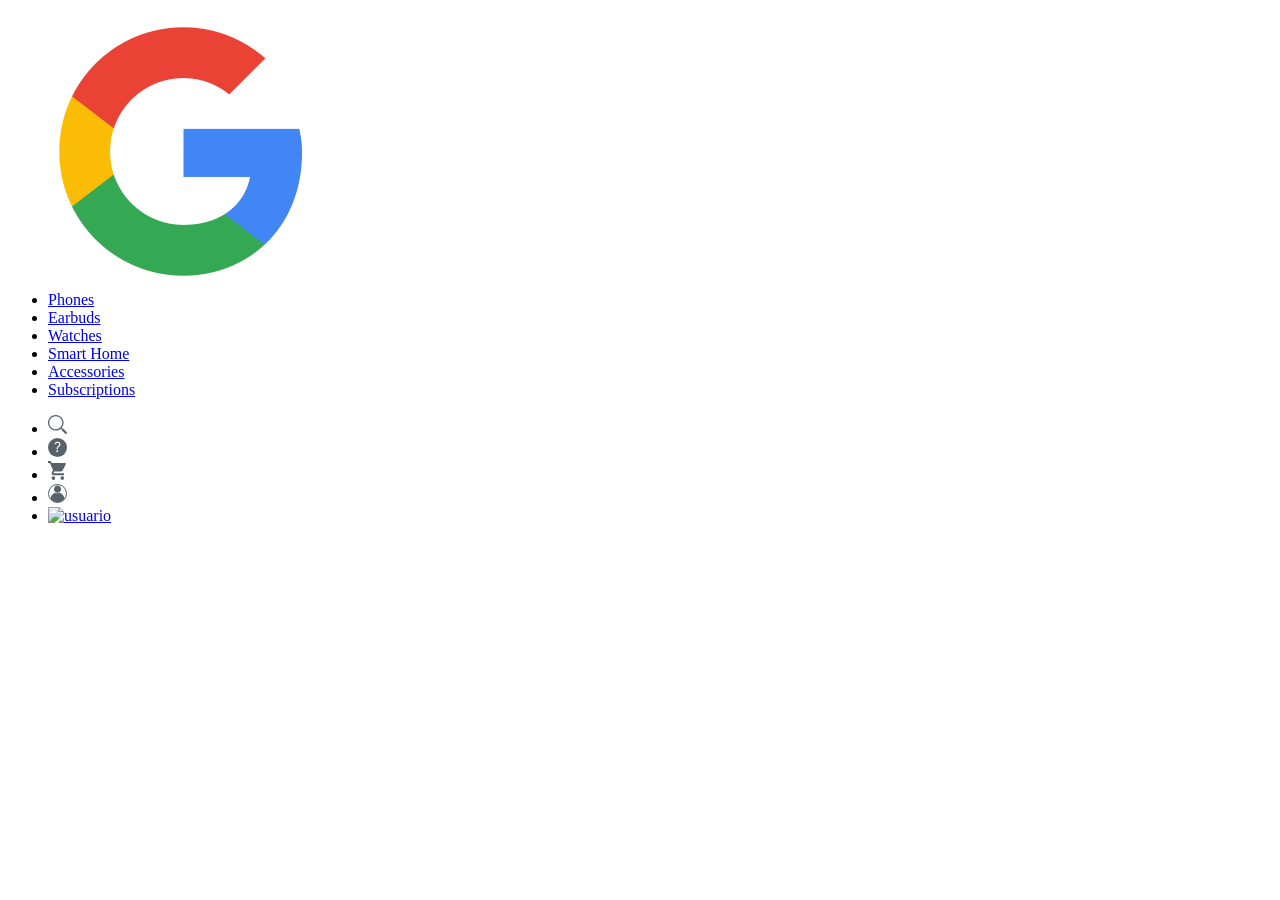
==== pages/earbuds.html @ 624c68b3 "feat: add nav to earbuds and watches pages and link them from index" ====
<!doctype html>
<html lang="en">
  <head>
    <meta charset="UTF-8" />
    <meta name="viewport" content="width=device-width, initial-scale=1.0" />
    <title>Document</title>
    <link rel="stylesheet" href="../styles/style.css" />
    <link rel="stylesheet" href="../styles/earbuds_style.css" />
  </head>
  <body>
    <nav>
      <ul class="links">
        <a href="../index.html"
          ><img src="../img/google-logo.png" alt="logo"
        /></a>
        <li><a href="#">Phones</a></li>
        <li><a href="../pages/earbuds.html">Earbuds</a></li>
        <li><a href="../pages/watches.html">Watches</a></li>
        <li><a href="#">Smart Home</a></li>
        <li><a href="#">Accessories</a></li>
        <li><a href="#">Subscriptions</a></li>
      </ul>
      <ul class="icons">
        <li>
          <a href="#"><img src="../img/icons/Search.svg" alt="buscador" /></a>
        </li>
        <li>
          <a href="#"><img src="../img/icons/Help.svg" alt="ayuda" /></a>
        </li>
        <li>
          <a href="#"> <img src="../img/icons/Cart.svg" alt="carrito" /></a>
        </li>
        <li>
          <a href="#"><img src="../img/icons/Avatar.svg" alt="usuario" /></a>
        </li>
        <li>
          <a href="#"
            ><img src="../img/icons/icons-menu.svg" alt="usuario"
          /></a>
        </li>
      </ul>
    </nav>
  </body>
</html>
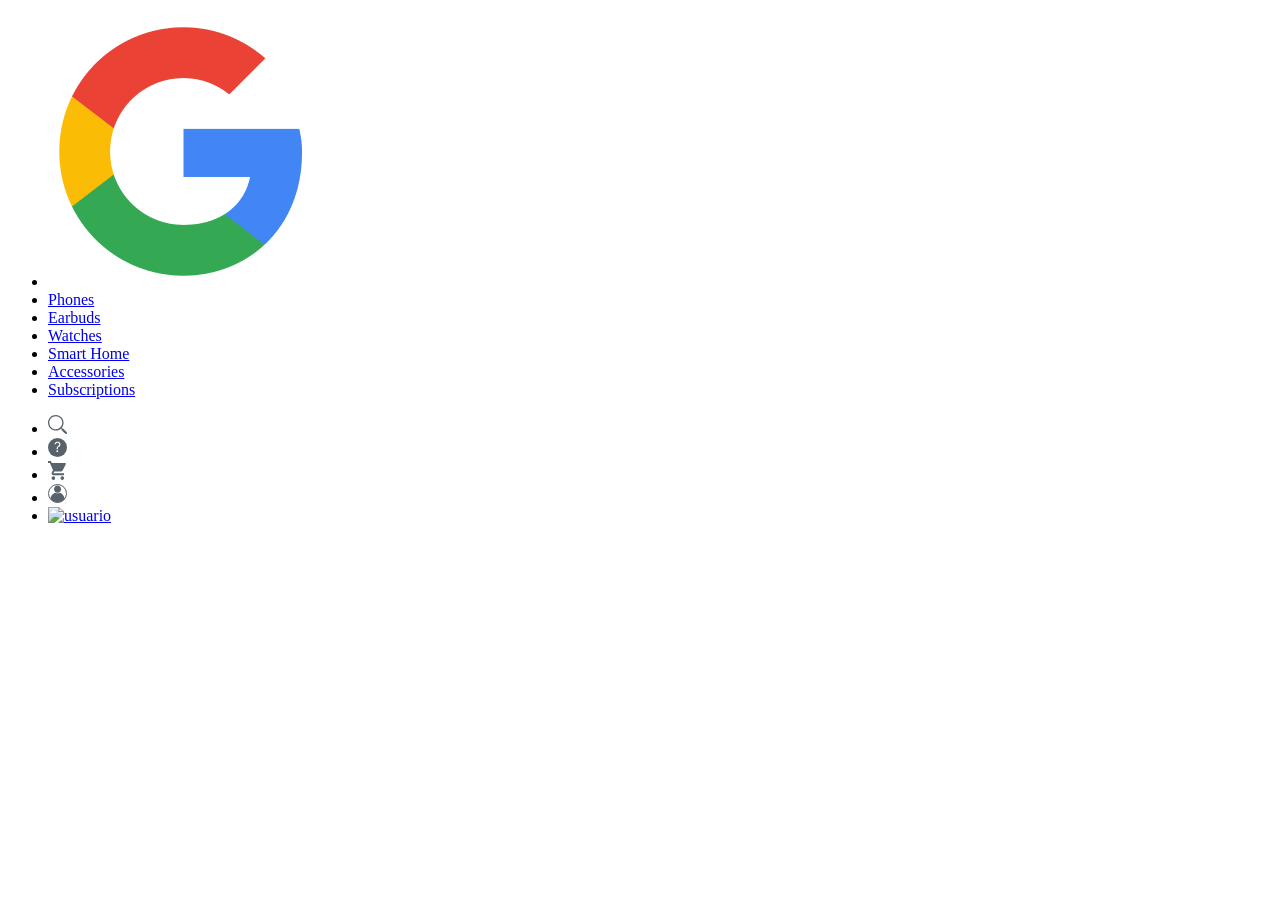
==== commit cb87e99c: "feat: add favicon and fix page titles across all pages" ====
--- a/pages/earbuds.html
+++ b/pages/earbuds.html
@@ -3,16 +3,25 @@
   <head>
     <meta charset="UTF-8" />
     <meta name="viewport" content="width=device-width, initial-scale=1.0" />
-    <title>Document</title>
+    <title>Google Store</title>
+    <link rel="icon" type="image/png" href="../img/google-logo.png" />
     <link rel="stylesheet" href="../styles/style.css" />
     <link rel="stylesheet" href="../styles/earbuds_style.css" />
+    <link rel="preconnect" href="https://fonts.googleapis.com" />
+    <link rel="preconnect" href="https://fonts.gstatic.com" crossorigin />
+    <link
+      href="https://fonts.googleapis.com/css2?family=Inter:wght@400;700&display=swap"
+      rel="stylesheet"
+    />
   </head>
   <body>
     <nav>
       <ul class="links">
-        <a href="../index.html"
-          ><img src="../img/google-logo.png" alt="logo"
-        /></a>
+        <li>
+          <a href="../index.html"
+            ><img src="../img/google-logo.png" alt="logo"
+          /></a>
+        </li>
         <li><a href="#">Phones</a></li>
         <li><a href="../pages/earbuds.html">Earbuds</a></li>
         <li><a href="../pages/watches.html">Watches</a></li>
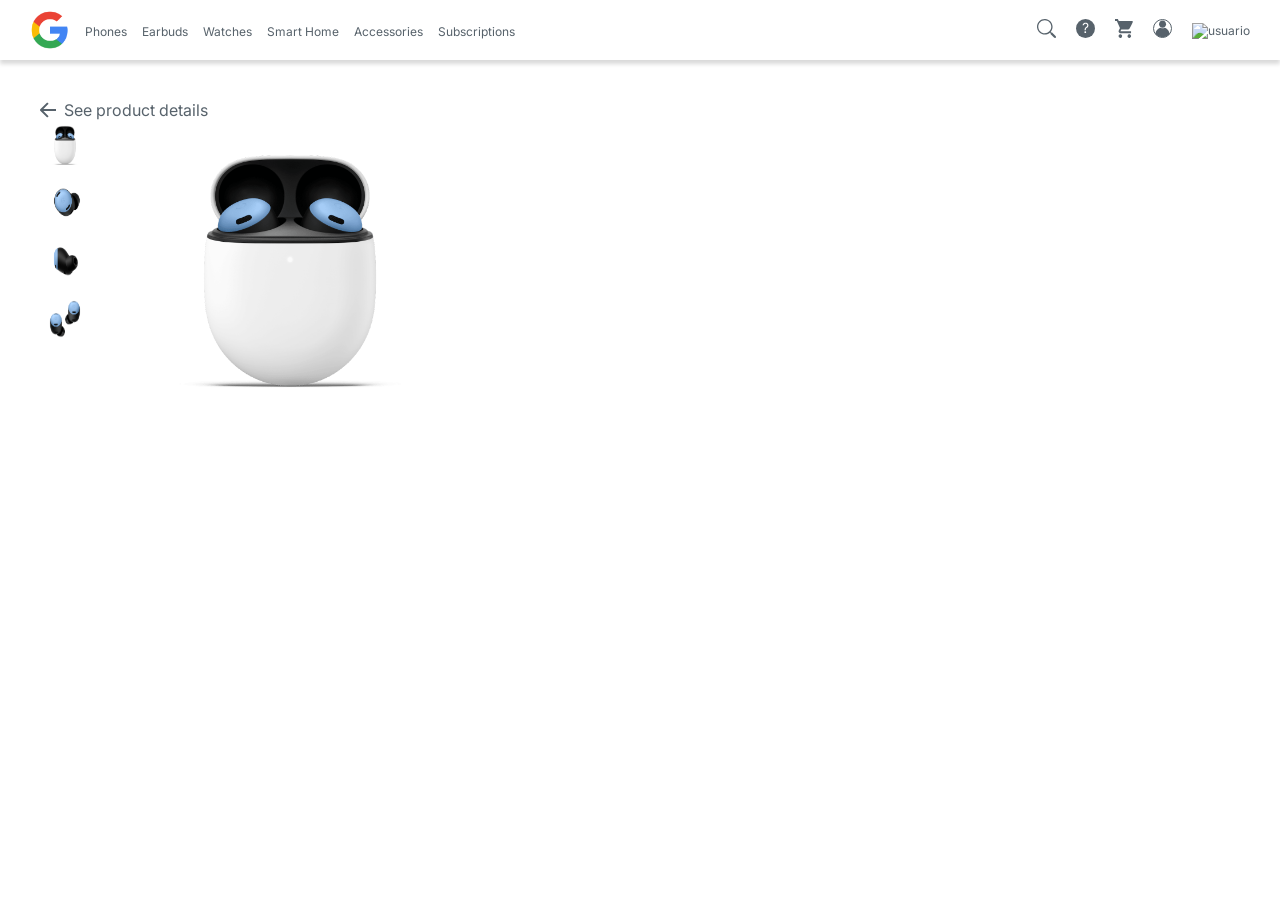
==== commit ba02dc83: "iniciamos la maquetacion del mail" ====
--- a/pages/earbuds.html
+++ b/pages/earbuds.html
@@ -49,5 +49,27 @@
         </li>
       </ul>
     </nav>
+    <main>
+      <button class="btn_back">
+        <img src="../img/icons/Arrow.svg" alt="back">
+       See product details 
+      </button>
+      <section>
+        <div>
+          <div class="photos">
+            <div class="thumbnails">
+              <img src="../img/earbuds/earbuds_01.png" alt="earbuds_01">
+              <img src="../img/earbuds/earbuds_02.png" alt="earbuds_02">
+              <img src="../img/earbuds/earbuds_03.png" alt="earbuds_03">
+              <img src="../img/earbuds/earbuds_04.png" alt="earbuds_04">
+            </div>
+            <div class="image">
+              <img src="../img/earbuds/earbuds_01.png" alt="earbuds_01">
+            </div>
+          </div>
+        </div>
+        <div></div>
+      </section>
+    </main>
   </body>
 </html>
--- a/styles/style.css
+++ b/styles/style.css
@@ -0,0 +1,72 @@
+* {
+  margin: 0;
+  padding: 0;
+  box-sizing: border-box;
+}
+
+/** Superusuario - root  
+Cambiar de horizontal a vertical los elementos utilizamos flex **/
+
+:root {
+  --blanco: #ffffff;
+  --grisClaro: #f8f9fa;
+  --gris: #57626b;
+  --grisOscuro: #353a49;
+  --azul: #1a73e8;
+  --fuentePrincipal: "Inter", sans-serif;
+  --title-size: 35px;
+  --title-weight: bold;
+  --title-color: var(--grisOscuro);
+  --subtitle-size: 20px;
+  --subtitle-weight: bold;
+  --subtitle-color: var(--grisOscuro);
+  --text-size: 12px;
+  --text-weight: normal;
+  --text-color: var(--gris);
+  --textBlod-size: 12px;
+  --textBlod-weight: bold;
+  --textBlod-color: var(--gris);
+  --textFooter-size: 8px;
+  --textFooter-weight: normal;
+  --textFooter-color: var(--gris);
+}
+button {
+  all: unset;
+  cursor: pointer;
+}
+body {
+  font-family: var(--fuentePrincipal);
+}
+
+nav {
+  display: flex;
+  justify-content: space-between;
+  padding: 10px 30px;
+  align-items: center;
+  box-shadow: 0px 4px 4px 0px rgba(0, 0, 0, 0.15);
+}
+
+.links {
+  display: flex;
+  list-style: none;
+  gap: 15px;
+  align-items: center;
+}
+
+a {
+  text-decoration: none;
+  color: var(--gris);
+  font-size: 12px;
+}
+
+.links img {
+  width: 40px;
+  height: 40px;
+  display: block;
+}
+
+.icons {
+  display: flex;
+  gap: 20px;
+  list-style: none;
+}
--- a/styles/earbuds_style.css
+++ b/styles/earbuds_style.css
@@ -0,0 +1,36 @@
+* {
+  margin: 0;
+  padding: 0;
+  box-sizing: border-box;
+}
+
+main {
+  padding: 40px;
+}
+
+.btn_back {
+  size: var(--text-size);
+  color: var(--text-color);
+  font-weight: var(--text-weigth);
+  display: flex;
+  gap: 8px;
+}
+
+.photos {
+  display: flex;
+}
+
+.thumbnails {
+  display: flex;
+  flex-direction: column;
+  gap: 8px;
+}
+
+.thumbnails img {
+  width: 50px;
+  height: 50px;
+}
+
+.image img {
+  width: 400px;
+}
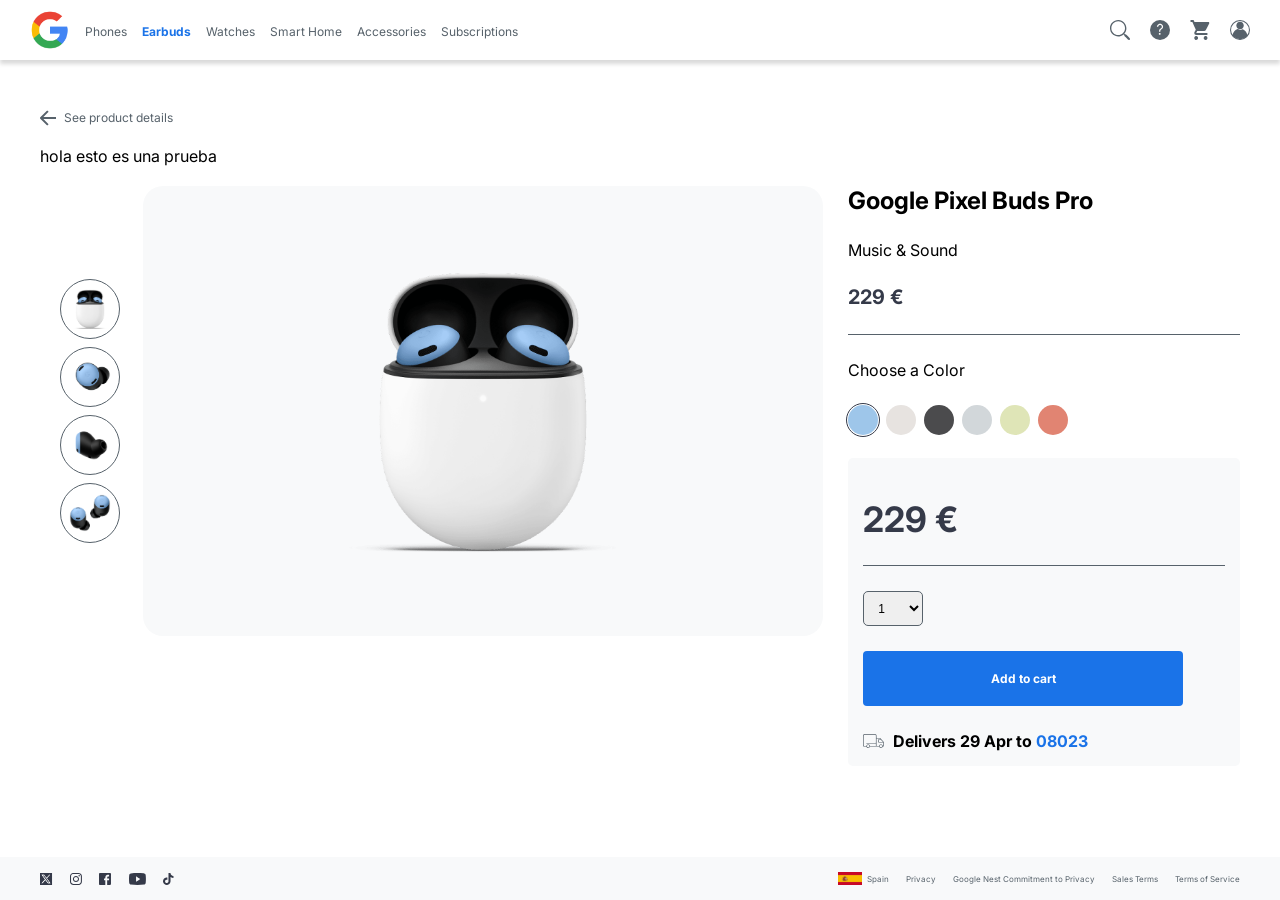
==== commit 04c46c5c: "comentario de prueba" ====
--- a/pages/earbuds.html
+++ b/pages/earbuds.html
@@ -14,21 +14,25 @@
       rel="stylesheet"
     />
   </head>
+
   <body>
+    <!-- ===================== NAVIGATION ===================== -->
     <nav>
-      <ul class="links">
-        <li>
-          <a href="../index.html"
-            ><img src="../img/google-logo.png" alt="logo"
-          /></a>
-        </li>
-        <li><a href="#">Phones</a></li>
-        <li><a href="../pages/earbuds.html">Earbuds</a></li>
-        <li><a href="../pages/watches.html">Watches</a></li>
-        <li><a href="#">Smart Home</a></li>
-        <li><a href="#">Accessories</a></li>
-        <li><a href="#">Subscriptions</a></li>
-      </ul>
+      <div class="links_contain">
+        <a href="../index.html"
+          ><img src="../img/google-logo.png" alt="logo"
+        /></a>
+        <ul class="links">
+          <li><a href="#">Phones</a></li>
+          <li>
+            <a href="../pages/earbuds.html" aria-current="page">Earbuds</a>
+          </li>
+          <li><a href="../pages/watches.html">Watches</a></li>
+          <li><a href="#">Smart Home</a></li>
+          <li><a href="#">Accessories</a></li>
+          <li><a href="#">Subscriptions</a></li>
+        </ul>
+      </div>
       <ul class="icons">
         <li>
           <a href="#"><img src="../img/icons/Search.svg" alt="buscador" /></a>
@@ -42,34 +46,147 @@
         <li>
           <a href="#"><img src="../img/icons/Avatar.svg" alt="usuario" /></a>
         </li>
-        <li>
-          <a href="#"
-            ><img src="../img/icons/icons-menu.svg" alt="usuario"
-          /></a>
+        <li class="menu">
+          <a href="#"><img src="../img/icons/icons-menu.svg" alt="menú" /></a>
         </li>
       </ul>
     </nav>
+
+    <!-- ===================== MAIN CONTENT ===================== -->
     <main>
-      <button class="btn_back">
-        <img src="../img/icons/Arrow.svg" alt="back">
-       See product details 
-      </button>
+      <a href="../index.html">
+        <img src="../img/icons/Arrow.svg" alt="" />
+        See product details
+      </a>
+
+      <div>hola esto es una prueba</div>
+
       <section>
         <div>
-          <div class="photos">
+          <figure>
             <div class="thumbnails">
-              <img src="../img/earbuds/earbuds_01.png" alt="earbuds_01">
-              <img src="../img/earbuds/earbuds_02.png" alt="earbuds_02">
-              <img src="../img/earbuds/earbuds_03.png" alt="earbuds_03">
-              <img src="../img/earbuds/earbuds_04.png" alt="earbuds_04">
+              <div>
+                <img
+                  src="../img/earbuds/earbuds_01.png"
+                  alt="Google Pixel Buds Pro - vista frontal con estuche abierto"
+                />
+              </div>
+              <div>
+                <img
+                  src="../img/earbuds/earbuds_02.png"
+                  alt="Google Pixel Buds Pro - vista lateral"
+                />
+              </div>
+              <div>
+                <img
+                  src="../img/earbuds/earbuds_03.png"
+                  alt="Google Pixel Buds Pro - auricular derecho"
+                />
+              </div>
+              <div>
+                <img
+                  src="../img/earbuds/earbuds_04.png"
+                  alt="Google Pixel Buds Pro - estuche cerrado"
+                />
+              </div>
             </div>
+
             <div class="image">
-              <img src="../img/earbuds/earbuds_01.png" alt="earbuds_01">
+              <img
+                src="../img/earbuds/earbuds_01.png"
+                alt="Google Pixel Buds Pro - vista frontal con estuche abierto"
+              />
+            </div>
+          </figure>
+        </div>
+
+        <div class="info_product">
+          <div class="description">
+            <h1>Google Pixel Buds Pro</h1>
+            <p>Music & Sound</p>
+            <p class="price_summary">229 €</p>
+            <hr />
+            <p>Choose a Color</p>
+          </div>
+
+          <div class="purchase">
+            <div class="colors">
+              <input type="radio" name="color" id="color-blue" checked />
+              <label for="color-blue" class="color-swatch swatch-blue"></label>
+
+              <input type="radio" name="color" id="color-gray-light" />
+              <label
+                for="color-gray-light"
+                class="color-swatch swatch-gray-light"
+              ></label>
+
+              <input type="radio" name="color" id="color-dark" />
+              <label for="color-dark" class="color-swatch swatch-dark"></label>
+
+              <input type="radio" name="color" id="color-gray" />
+              <label for="color-gray" class="color-swatch swatch-gray"></label>
+
+              <input type="radio" name="color" id="color-green" />
+              <label
+                for="color-green"
+                class="color-swatch swatch-green"
+              ></label>
+
+              <input type="radio" name="color" id="color-red" />
+              <label for="color-red" class="color-swatch swatch-red"></label>
+            </div>
+
+            <div class="purchase_details">
+              <p class="price_purchase">229 €</p>
+              <hr />
+              <select name="quantity" id="quantity">
+                <option value="1">1</option>
+                <option value="2">2</option>
+                <option value="3">3</option>
+                <option value="4">4</option>
+                <option value="5">5</option>
+              </select>
+              <button>Add to cart</button>
+
+              <div class="delivery">
+                <img src="../img/icons/Delivery.svg" alt="Delivers" />
+                <p>Delivers 29 Apr to <span>08023</span></p>
+              </div>
             </div>
           </div>
         </div>
-        <div></div>
       </section>
     </main>
+
+    <!-- ===================== FOOTER ===================== -->
+    <footer>
+      <div>
+        <!-- Social media links -->
+        <div class="social-icons">
+          <a href="#"><img src="../img/icons/SM-x.svg" alt="X" /></a>
+          <a href="#"
+            ><img src="../img/icons/SM-instagram.svg" alt="Instagram"
+          /></a>
+          <a href="#"
+            ><img src="../img/icons/SM-facebook.svg" alt="Facebook"
+          /></a>
+          <a href="#"
+            ><img src="../img/icons/SM-youtube.svg" alt="YouTube"
+          /></a>
+          <a href="#"><img src="../img/icons/SM-tiktok.svg" alt="TikTok" /></a>
+        </div>
+
+        <!-- Legal links and country selector -->
+        <div class="footer-links">
+          <a href="#">Privacy</a>
+          <a href="#">Google Nest Commitment to Privacy</a>
+          <a href="#">Sales Terms</a>
+          <a href="#">Terms of Service</a>
+          <div class="country">
+            <img src="../img/icons/Spain.svg" alt="Spain" /> Spain
+          </div>
+        </div>
+      </div>
+    </footer>
   </body>
 </html>
--- a/styles/style.css
+++ b/styles/style.css
@@ -1,72 +1,277 @@
+/* === RESET === */
 * {
   margin: 0;
   padding: 0;
   box-sizing: border-box;
 }
 
-/** Superusuario - root  
-Cambiar de horizontal a vertical los elementos utilizamos flex **/
-
+/* === CUSTOM PROPERTIES === */
 :root {
-  --blanco: #ffffff;
-  --grisClaro: #f8f9fa;
-  --gris: #57626b;
-  --grisOscuro: #353a49;
-  --azul: #1a73e8;
-  --fuentePrincipal: "Inter", sans-serif;
+  /* Colors */
+  --white: #ffffff;
+  --gray-light: #f8f9fa;
+  --gray: #57626b;
+  --gray-dark: #353a49;
+  --blue: #1a73e8;
+
+  /* Typography */
+  --font-primary: "Inter", sans-serif;
+
   --title-size: 35px;
   --title-weight: bold;
-  --title-color: var(--grisOscuro);
+  --title-color: var(--gray-dark);
+
   --subtitle-size: 20px;
   --subtitle-weight: bold;
-  --subtitle-color: var(--grisOscuro);
+  --subtitle-color: var(--gray-dark);
+
   --text-size: 12px;
   --text-weight: normal;
-  --text-color: var(--gris);
-  --textBlod-size: 12px;
-  --textBlod-weight: bold;
-  --textBlod-color: var(--gris);
-  --textFooter-size: 8px;
-  --textFooter-weight: normal;
-  --textFooter-color: var(--gris);
-}
+  --text-color: var(--gray);
+
+  --text-bold-size: 12px;
+  --text-bold-weight: bold;
+  --text-bold-color: var(--gray);
+
+  --text-footer-size: 8px;
+  --text-footer-weight: normal;
+  --text-footer-color: var(--gray);
+}
+
+/* === BASE STYLES === */
 button {
   all: unset;
   cursor: pointer;
 }
+
 body {
-  font-family: var(--fuentePrincipal);
-}
-
+  font-family: var(--font-primary);
+  display: flex;
+  flex-direction: column;
+  min-height: 100vh;
+}
+
+/* === NAVIGATION === */
 nav {
   display: flex;
   justify-content: space-between;
   padding: 10px 30px;
   align-items: center;
+  height: 60px;
   box-shadow: 0px 4px 4px 0px rgba(0, 0, 0, 0.15);
 }
 
-.links {
-  display: flex;
-  list-style: none;
+.links_contain {
+  display: flex;
   gap: 15px;
   align-items: center;
 }
 
-a {
-  text-decoration: none;
-  color: var(--gris);
-  font-size: 12px;
-}
-
-.links img {
+.links_contain img {
   width: 40px;
   height: 40px;
   display: block;
 }
 
+/* Hidden on mobile, shown on tablet+ */
+.links {
+  display: none;
+}
+
+.links a {
+  text-decoration: none;
+  color: var(--text-color);
+  font-size: var(--text-size);
+  font-weight: var(--text-weight);
+  transition: color 0.2s ease;
+}
+
+.links a:hover {
+  color: var(--blue);
+  font-weight: bold;
+}
+
+/* Active page link */
+.links a[aria-current="page"],
+.links a[aria-current="page"]:hover {
+  color: var(--blue);
+  font-weight: bold;
+  cursor: default;
+}
+
 .icons {
   display: flex;
   gap: 20px;
   list-style: none;
-}
+  height: 20px;
+}
+
+.icons img {
+  width: 20px;
+  height: 20px;
+  transition: transform 0.2s ease;
+}
+
+.icons img:hover {
+  transform: scale(1.2);
+}
+
+/* === MAIN CONTENT === */
+main {
+  flex: 1;
+  padding: 40px;
+  display: flex;
+  flex-direction: column;
+  gap: 20px;
+}
+
+.btn_back {
+  font-size: var(--text-size);
+  color: var(--text-color);
+  font-weight: var(--text-weight);
+  display: flex;
+  gap: 8px;
+}
+
+/* === PRODUCT GALLERY === */
+section {
+  gap: 25px;
+  display: grid;
+  grid-template-columns: 2fr 1fr;
+}
+
+.photos {
+  display: flex;
+  align-items: center;
+  gap: 23px;
+  height: 400px;
+}
+
+.thumbnails {
+  display: flex;
+  flex-direction: column;
+  gap: 8px;
+}
+
+.thumbnails div {
+  width: 60px;
+  height: 60px;
+  display: flex;
+  align-items: center;
+  justify-content: center;
+  border: 0.5px solid var(--gray);
+  border-radius: 50%;
+}
+
+.thumbnails img {
+  height: 50px;
+}
+
+.image {
+  background-color: var(--gray-light);
+  border-radius: 20px;
+  width: 100%;
+  height: 100%;
+  display: flex;
+  align-items: center;
+  justify-content: center;
+}
+
+.image img {
+  width: 400px;
+}
+
+/* === FOOTER === */
+footer {
+  display: flex;
+  justify-content: center;
+  padding: 15px 20px;
+  color: var(--text-footer-color);
+  background-color: var(--gray-light);
+}
+
+footer > div {
+  display: flex;
+  flex-direction: column;
+  gap: 20px;
+}
+
+/* Social icons */
+.social-icons {
+  display: flex;
+  gap: 17px;
+  justify-content: center;
+  align-items: center;
+}
+
+.social-icons img {
+  height: 22px;
+  display: block;
+}
+
+/* Footer links & country selector */
+.footer-links {
+  display: flex;
+  flex-direction: column;
+  gap: 5px;
+  align-items: center;
+}
+
+.footer-links a {
+  text-decoration: none;
+  color: var(--text-footer-color);
+  font-size: var(--text-footer-size);
+}
+
+.country {
+  display: flex;
+  align-items: center;
+  gap: 5px;
+  font-size: var(--text-footer-size);
+}
+
+.country img {
+  width: 24px;
+}
+
+/* === TABLET (min-width: 768px) === */
+@media only screen and (min-width: 768px) {
+  .links {
+    display: flex;
+    list-style: none;
+    gap: 15px;
+    align-items: center;
+  }
+
+  .menu {
+    display: none;
+  }
+
+  footer > div {
+    flex-direction: row;
+    align-items: center;
+    justify-content: space-between;
+    width: 100%;
+  }
+
+  .footer-links {
+    flex-direction: row;
+    gap: 17px;
+    align-items: center;
+  }
+
+  .country {
+    order: -1;
+  }
+
+  .social-icons img {
+    height: 12px;
+  }
+}
+
+/* === DESKTOP (min-width: 1024px) === */
+@media only screen and (min-width: 1024px) {
+  footer > div {
+    max-width: 1200px;
+  }
+}
--- a/styles/earbuds_style.css
+++ b/styles/earbuds_style.css
@@ -1,36 +1,249 @@
-* {
+main {
+  padding: 20px;
+  display: flex;
+  flex-direction: column;
+  gap: 20px;
+  align-items: flex-start;
+}
+
+main > a {
+  display: flex;
+  gap: 8px;
+  text-decoration: none;
+  color: var(--text-color);
+  font-size: var(--text-size);
+  font-weight: var(--text-weight);
+}
+
+section {
+  display: flex;
+  flex-direction: column;
+  gap: 25px;
+}
+
+figure {
+  width: 100%;
+}
+
+.thumbnails {
+  display: none;
+}
+
+.image {
+  background-color: var(--gray-light);
+  border-radius: 20px;
+  width: 100%;
+  height: 100%;
+}
+
+.image img {
+  width: 100%;
+  padding: 10px;
+}
+
+.info_product,
+.description {
+  display: flex;
+  flex-direction: column;
+  gap: 25px;
+}
+
+.price_summary {
+  color: var(--title-color);
+  font-weight: var(--subtitle-weight);
+  font-size: var(--subtitle-size);
+}
+
+hr {
+  width: 100%;
+  border: none;
+  border-top: 1px solid var(--gray);
+}
+
+.purchase {
+  display: flex;
+  flex-direction: column;
+  gap: 25px;
+}
+
+.colors {
+  display: flex;
+  gap: 8px;
+  align-items: center;
+}
+
+/* Hide radio inputs */
+.colors input[type="radio"] {
+  appearance: none;
+  -webkit-appearance: none;
+  width: 0;
+  height: 0;
   margin: 0;
-  padding: 0;
-  box-sizing: border-box;
-}
-
-main {
-  padding: 40px;
-}
-
-.btn_back {
-  size: var(--text-size);
-  color: var(--text-color);
-  font-weight: var(--text-weigth);
-  display: flex;
-  gap: 8px;
-}
-
-.photos {
-  display: flex;
-}
-
-.thumbnails {
-  display: flex;
-  flex-direction: column;
-  gap: 8px;
-}
-
-.thumbnails img {
-  width: 50px;
-  height: 50px;
-}
-
-.image img {
-  width: 400px;
-}+  position: absolute;
+}
+
+/* Base style of each circle */
+.color-swatch {
+  display: block;
+  width: 30px;
+  height: 30px;
+  border-radius: 50%;
+  cursor: pointer;
+  border: 1px solid transparent;
+  outline: 1px solid transparent;
+  outline-offset: 1px;
+  transition: outline 0.1s ease;
+}
+
+/* Colors */
+.swatch-blue {
+  background-color: #9ec6ea;
+}
+.swatch-gray-light {
+  background-color: #e7e3e0;
+}
+.swatch-dark {
+  background-color: #4b4b4d;
+}
+.swatch-gray {
+  background-color: #d2d7da;
+}
+.swatch-green {
+  background-color: #dfe5b7;
+}
+.swatch-red {
+  background-color: #e18472;
+}
+
+/* The selection shows an outline. */
+.colors input[type="radio"]:checked + .color-swatch {
+  outline: 1px solid var(--gray-dark);
+}
+
+/* Hover over the unselected ones */
+.color-swatch:hover {
+  outline: 1px solid var(--gray);
+}
+
+.purchase_details {
+  display: flex;
+  flex-direction: column;
+  gap: 25px;
+  background-color: var(--gray-light);
+  border-radius: 5px;
+  padding: 30px 15px 15px 15px;
+  width: 100%;
+}
+
+.price_purchase {
+  color: var(--title-color);
+  font-weight: var(--title-weight);
+  font-size: var(--title-size);
+}
+
+select {
+  width: 60px;
+  height: 35px;
+  padding: 0 10px;
+  border: 0.5px solid var(--gray);
+  border-radius: 5px;
+  font-size: var(--text-size);
+  cursor: pointer;
+}
+
+select:focus {
+  outline: none;
+  border-color: var(--gray-dark);
+}
+
+.purchase_details button {
+  width: 320px;
+  padding: 20px 0;
+  background-color: var(--blue);
+  text-align: center;
+  color: var(--white);
+  font-size: var(--text-size);
+  font-weight: var(--text-bold-weight);
+  border-radius: 4px;
+}
+
+.delivery {
+  display: flex;
+  gap: 9px;
+}
+
+.delivery p {
+  font-weight: var(--text-bold-weight);
+}
+
+.delivery span {
+  color: var(--blue);
+}
+
+/* === TABLET === */
+@media only screen and (min-width: 768px) {
+  .purchase {
+    flex-direction: row;
+    gap: 23px;
+    align-items: start;
+  }
+
+  .purchase_details {
+    padding: 40px 15px 15px 15px;
+  }
+}
+
+/* === DESKTOP === */
+@media only screen and (min-width: 1024px) {
+  main {
+    align-items: normal;
+    padding: 50px 40px;
+  }
+
+  section {
+    display: grid;
+    grid-template-columns: 2fr 1fr;
+  }
+
+  figure {
+    display: flex;
+    align-items: center;
+    gap: 23px;
+    height: 450px;
+    padding-left: 20px;
+  }
+
+  .thumbnails {
+    display: flex;
+    flex-direction: column;
+    gap: 8px;
+  }
+
+  .thumbnails div {
+    width: 60px;
+    height: 60px;
+    display: flex;
+    align-items: center;
+    justify-content: center;
+    border: 0.5px solid var(--gray);
+    border-radius: 50%;
+  }
+
+  .thumbnails img {
+    height: 50px;
+  }
+
+  .purchase {
+    flex-direction: column;
+  }
+
+  .image {
+    display: flex;
+    justify-content: center;
+    align-items: center;
+  }
+
+  .image img {
+    width: 500px;
+  }
+}
